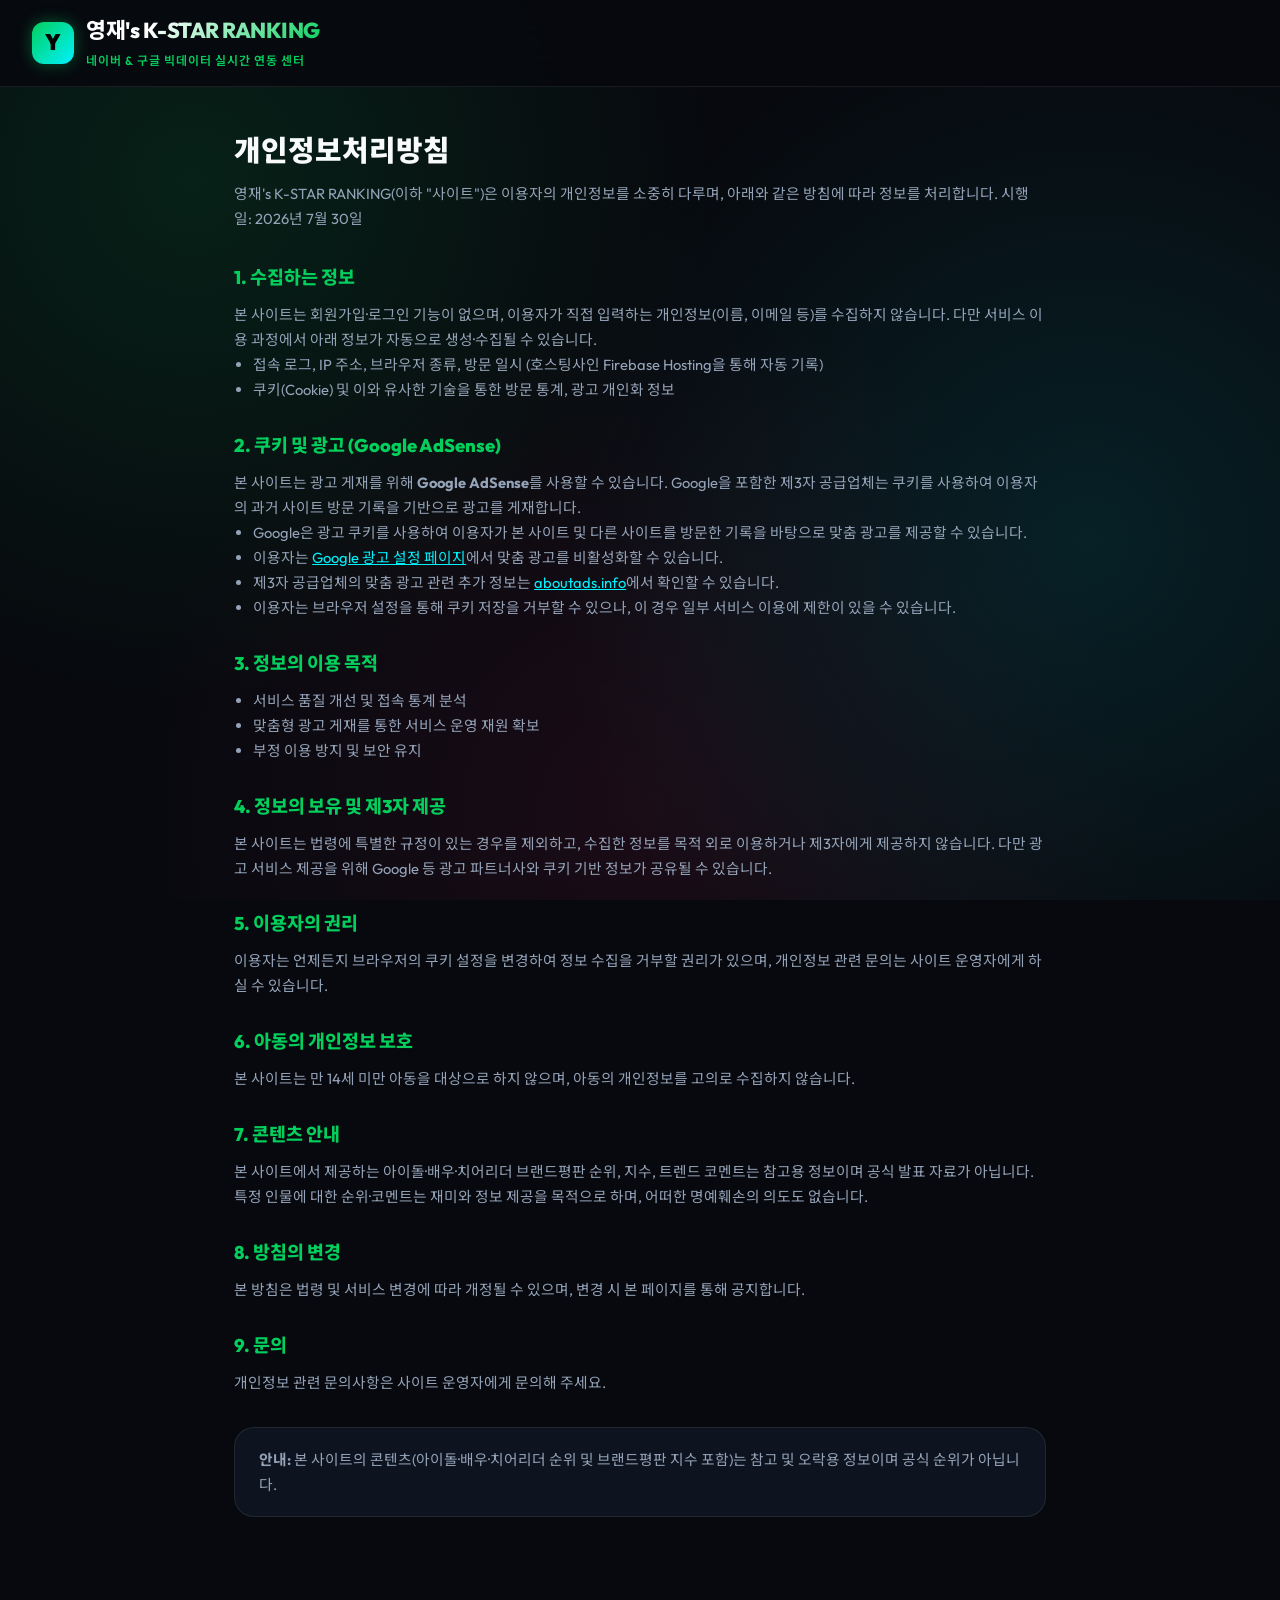
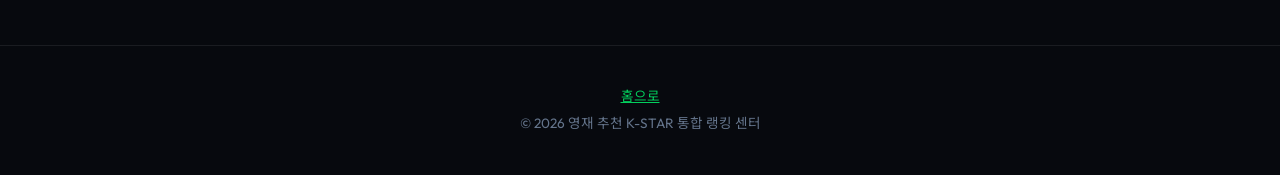
==== privacy.html @ d90578fb "Add Google AdSense readiness (ads.txt, privacy policy, ad slots) and deploy to Firebase Hosting" ====
<!DOCTYPE html>
<html lang="ko">
<head>
  <script async src="https://pagead2.googlesyndication.com/pagead/js/adsbygoogle.js?client=ca-pub-3079797618341925" crossorigin="anonymous"></script>
  <meta charset="UTF-8">
  <meta name="viewport" content="width=device-width, initial-scale=1.0">
  <title>개인정보처리방침 | 영재 추천 K-STAR 통합 랭킹 센터</title>
  <meta name="description" content="영재 추천 K-STAR 통합 랭킹 센터 개인정보처리방침 — 수집 정보, 쿠키·광고(Google AdSense) 사용, 이용자 권리 안내.">
  <meta name="robots" content="index, follow">
  <link rel="canonical" href="https://jeonyoungjae-kstar.web.app/privacy.html">
  <link rel="stylesheet" href="style.css">
  <style>
    .policy-wrap { max-width: 860px; margin: 0 auto; padding: 2.5rem 1.5rem 4rem; }
    .policy-wrap h1 { font-size: 1.8rem; font-weight: 900; margin-bottom: 0.5rem; }
    .policy-wrap .lead { color: var(--text-sub); margin-bottom: 2rem; }
    .policy-wrap h2 { font-size: 1.15rem; font-weight: 800; margin: 1.8rem 0 0.6rem; color: var(--naver-green); }
    .policy-wrap p, .policy-wrap li { color: var(--text-sub); font-size: 0.92rem; line-height: 1.7; }
    .policy-wrap ul { padding-left: 1.2rem; margin-bottom: 0.5rem; }
    .policy-wrap a { color: var(--primary-cyan); }
    .policy-box { background: var(--bg-card); border: 1px solid var(--glass-border); border-radius: var(--radius-lg); padding: 1.2rem 1.5rem; margin-top: 2rem; }
  </style>
</head>
<body>

  <!-- Navigation Header -->
  <header class="navbar">
    <div class="logo-container">
      <div class="logo-icon">Y</div>
      <div class="logo-text">
        <h1><a href="index.html" style="color:inherit; text-decoration:none;">영재's K-STAR RANKING</a></h1>
        <span>네이버 & 구글 빅데이터 실시간 연동 센터</span>
      </div>
    </div>
  </header>

  <main class="container policy-wrap">
    <h1>개인정보처리방침</h1>
    <p class="lead">영재's K-STAR RANKING(이하 "사이트")은 이용자의 개인정보를 소중히 다루며, 아래와 같은 방침에 따라 정보를 처리합니다. 시행일: 2026년 7월 30일</p>

    <h2>1. 수집하는 정보</h2>
    <p>본 사이트는 회원가입·로그인 기능이 없으며, 이용자가 직접 입력하는 개인정보(이름, 이메일 등)를 수집하지 않습니다. 다만 서비스 이용 과정에서 아래 정보가 자동으로 생성·수집될 수 있습니다.</p>
    <ul>
      <li>접속 로그, IP 주소, 브라우저 종류, 방문 일시 (호스팅사인 Firebase Hosting을 통해 자동 기록)</li>
      <li>쿠키(Cookie) 및 이와 유사한 기술을 통한 방문 통계, 광고 개인화 정보</li>
    </ul>

    <h2>2. 쿠키 및 광고 (Google AdSense)</h2>
    <p>본 사이트는 광고 게재를 위해 <strong>Google AdSense</strong>를 사용할 수 있습니다. Google을 포함한 제3자 공급업체는 쿠키를 사용하여 이용자의 과거 사이트 방문 기록을 기반으로 광고를 게재합니다.</p>
    <ul>
      <li>Google은 광고 쿠키를 사용하여 이용자가 본 사이트 및 다른 사이트를 방문한 기록을 바탕으로 맞춤 광고를 제공할 수 있습니다.</li>
      <li>이용자는 <a href="https://adssettings.google.com/" target="_blank" rel="noopener">Google 광고 설정 페이지</a>에서 맞춤 광고를 비활성화할 수 있습니다.</li>
      <li>제3자 공급업체의 맞춤 광고 관련 추가 정보는 <a href="https://www.aboutads.info/" target="_blank" rel="noopener">aboutads.info</a>에서 확인할 수 있습니다.</li>
      <li>이용자는 브라우저 설정을 통해 쿠키 저장을 거부할 수 있으나, 이 경우 일부 서비스 이용에 제한이 있을 수 있습니다.</li>
    </ul>

    <h2>3. 정보의 이용 목적</h2>
    <ul>
      <li>서비스 품질 개선 및 접속 통계 분석</li>
      <li>맞춤형 광고 게재를 통한 서비스 운영 재원 확보</li>
      <li>부정 이용 방지 및 보안 유지</li>
    </ul>

    <h2>4. 정보의 보유 및 제3자 제공</h2>
    <p>본 사이트는 법령에 특별한 규정이 있는 경우를 제외하고, 수집한 정보를 목적 외로 이용하거나 제3자에게 제공하지 않습니다. 다만 광고 서비스 제공을 위해 Google 등 광고 파트너사와 쿠키 기반 정보가 공유될 수 있습니다.</p>

    <h2>5. 이용자의 권리</h2>
    <p>이용자는 언제든지 브라우저의 쿠키 설정을 변경하여 정보 수집을 거부할 권리가 있으며, 개인정보 관련 문의는 사이트 운영자에게 하실 수 있습니다.</p>

    <h2>6. 아동의 개인정보 보호</h2>
    <p>본 사이트는 만 14세 미만 아동을 대상으로 하지 않으며, 아동의 개인정보를 고의로 수집하지 않습니다.</p>

    <h2>7. 콘텐츠 안내</h2>
    <p>본 사이트에서 제공하는 아이돌·배우·치어리더 브랜드평판 순위, 지수, 트렌드 코멘트는 참고용 정보이며 공식 발표 자료가 아닙니다. 특정 인물에 대한 순위·코멘트는 재미와 정보 제공을 목적으로 하며, 어떠한 명예훼손의 의도도 없습니다.</p>

    <h2>8. 방침의 변경</h2>
    <p>본 방침은 법령 및 서비스 변경에 따라 개정될 수 있으며, 변경 시 본 페이지를 통해 공지합니다.</p>

    <h2>9. 문의</h2>
    <p>개인정보 관련 문의사항은 사이트 운영자에게 문의해 주세요.</p>

    <div class="policy-box">
      <p><strong>안내:</strong> 본 사이트의 콘텐츠(아이돌·배우·치어리더 순위 및 브랜드평판 지수 포함)는 참고 및 오락용 정보이며 공식 순위가 아닙니다.</p>
    </div>
  </main>

  <footer>
    <p><a href="index.html">홈으로</a></p>
    <p style="margin-top: 5px;">© 2026 영재 추천 K-STAR 통합 랭킹 센터</p>
  </footer>
</body>
</html>
---- style.css ----
@import url('https://fonts.googleapis.com/css2?family=Outfit:wght@300;400;600;700;800&family=Noto+Sans+KR:wght@300;400;500;700;900&display=swap');

:root {
  --bg-dark: #07090e;
  --bg-card: rgba(18, 24, 38, 0.75);
  --bg-card-hover: rgba(28, 38, 60, 0.85);
  --glass-border: rgba(255, 255, 255, 0.08);
  --glass-border-glow: rgba(3, 207, 93, 0.3);
  
  --primary-cyan: #00f2fe;
  --primary-blue: #4facfe;
  --naver-green: #03cf5d;
  --google-blue: #4285f4;
  --accent-pink: #ff2a74;
  --accent-purple: #9d4edf;
  --accent-gold: #ffd700;
  
  --text-main: #f8fafc;
  --text-sub: #94a3b8;
  --text-muted: #64748b;
  
  --font-family: 'Outfit', 'Noto Sans KR', sans-serif;
  --radius-sm: 8px;
  --radius-md: 14px;
  --radius-lg: 20px;
  --radius-xl: 28px;
  --shadow-glow: 0 0 25px rgba(3, 207, 93, 0.2);
  --shadow-pink-glow: 0 0 25px rgba(255, 42, 116, 0.2);
  --transition: all 0.3s cubic-bezier(0.4, 0, 0.2, 1);
}

* {
  margin: 0;
  padding: 0;
  box-sizing: border-box;
}

body {
  background-color: var(--bg-dark);
  color: var(--text-main);
  font-family: var(--font-family);
  min-height: 100vh;
  line-height: 1.6;
  overflow-x: hidden;
  background-image: 
    radial-gradient(circle at 15% 20%, rgba(3, 207, 93, 0.12) 0%, transparent 40%),
    radial-gradient(circle at 85% 60%, rgba(0, 242, 254, 0.1) 0%, transparent 45%),
    radial-gradient(circle at 50% 90%, rgba(255, 42, 116, 0.08) 0%, transparent 50%);
  background-attachment: fixed;
}

/* Scrollbar */
::-webkit-scrollbar {
  width: 8px;
}
::-webkit-scrollbar-track {
  background: #07090e;
}
::-webkit-scrollbar-thumb {
  background: rgba(255, 255, 255, 0.2);
  border-radius: 4px;
}
::-webkit-scrollbar-thumb:hover {
  background: var(--naver-green);
}

/* Header Navbar */
.navbar {
  position: sticky;
  top: 0;
  z-index: 1000;
  backdrop-filter: blur(20px);
  background: rgba(7, 9, 14, 0.88);
  border-bottom: 1px solid var(--glass-border);
  padding: 0.8rem 2rem;
  display: flex;
  justify-content: space-between;
  align-items: center;
  gap: 1rem;
}

.logo-container {
  display: flex;
  align-items: center;
  gap: 12px;
}

.logo-icon {
  width: 42px;
  height: 42px;
  border-radius: 12px;
  background: linear-gradient(135deg, var(--naver-green), var(--primary-cyan));
  display: flex;
  align-items: center;
  justify-content: center;
  font-weight: 900;
  font-size: 1.4rem;
  color: #000;
  box-shadow: 0 0 15px rgba(3, 207, 93, 0.4);
}

.logo-text h1 {
  font-size: 1.35rem;
  font-weight: 800;
  background: linear-gradient(135deg, #fff 30%, var(--naver-green));
  -webkit-background-clip: text;
  -webkit-text-fill-color: transparent;
  letter-spacing: -0.5px;
}

.logo-text span {
  font-size: 0.75rem;
  color: var(--naver-green);
  font-weight: 600;
  letter-spacing: 1px;
}

.nav-actions {
  display: flex;
  align-items: center;
  gap: 10px;
}

.portal-live-badge {
  display: flex;
  align-items: center;
  gap: 8px;
  background: rgba(3, 207, 93, 0.15);
  border: 1px solid rgba(3, 207, 93, 0.4);
  padding: 6px 14px;
  border-radius: 20px;
  font-size: 0.8rem;
  font-weight: 600;
  color: var(--naver-green);
}

.pulse-dot {
  width: 8px;
  height: 8px;
  background-color: var(--naver-green);
  border-radius: 50%;
  box-shadow: 0 0 10px var(--naver-green);
  animation: pulse 1.8s infinite;
}

@keyframes pulse {
  0% { transform: scale(0.95); box-shadow: 0 0 0 0 rgba(3, 207, 93, 0.7); }
  70% { transform: scale(1.15); box-shadow: 0 0 0 8px rgba(3, 207, 93, 0); }
  100% { transform: scale(0.95); box-shadow: 0 0 0 0 rgba(3, 207, 93, 0); }
}

.btn {
  padding: 8px 14px;
  border-radius: var(--radius-md);
  font-size: 0.82rem;
  font-weight: 600;
  cursor: pointer;
  border: 1px solid transparent;
  transition: var(--transition);
  display: inline-flex;
  align-items: center;
  gap: 5px;
}

.btn-naver {
  background: rgba(3, 207, 93, 0.18);
  border-color: rgba(3, 207, 93, 0.5);
  color: #03cf5d;
}
.btn-naver:hover {
  background: #03cf5d;
  color: #000;
  box-shadow: 0 4px 15px rgba(3, 207, 93, 0.4);
  transform: translateY(-2px);
}

.btn-google {
  background: rgba(66, 133, 244, 0.18);
  border-color: rgba(66, 133, 244, 0.5);
  color: #4285f4;
}
.btn-google:hover {
  background: #4285f4;
  color: #fff;
  box-shadow: 0 4px 15px rgba(66, 133, 244, 0.4);
  transform: translateY(-2px);
}

.btn-primary {
  background: linear-gradient(135deg, var(--naver-green), var(--primary-cyan));
  color: #07090e;
  font-weight: 700;
}
.btn-primary:hover {
  transform: translateY(-2px);
  box-shadow: 0 4px 15px rgba(3, 207, 93, 0.4);
}

.btn-glass {
  background: rgba(255, 255, 255, 0.05);
  color: var(--text-main);
  border-color: var(--glass-border);
}
.btn-glass:hover {
  background: rgba(255, 255, 255, 0.12);
  border-color: rgba(255, 255, 255, 0.2);
}

/* Container */
.container {
  max-width: 1400px;
  margin: 0 auto;
  padding: 1.5rem;
}

/* Hero Section */
.hero-card {
  position: relative;
  border-radius: var(--radius-xl);
  overflow: hidden;
  margin-bottom: 2rem;
  border: 1px solid var(--glass-border);
  box-shadow: 0 10px 30px rgba(0, 0, 0, 0.5);
  background: #0f1524;
}

.hero-banner-img {
  width: 100%;
  height: 280px;
  object-fit: cover;
  opacity: 0.65;
  filter: brightness(0.9) contrast(1.1);
}

.hero-overlay {
  position: absolute;
  inset: 0;
  background: linear-gradient(to right, rgba(7, 9, 14, 0.95) 20%, rgba(7, 9, 14, 0.4) 70%, transparent 100%);
  display: flex;
  flex-direction: column;
  justify-content: center;
  padding: 2.5rem;
}

.hero-tag {
  display: inline-flex;
  align-items: center;
  gap: 6px;
  background: linear-gradient(90deg, rgba(3, 207, 93, 0.2), rgba(0, 242, 254, 0.2));
  border: 1px solid rgba(3, 207, 93, 0.5);
  color: #03cf5d;
  font-size: 0.8rem;
  font-weight: 700;
  padding: 4px 12px;
  border-radius: 20px;
  margin-bottom: 12px;
  width: fit-content;
}

.hero-title {
  font-size: 2.2rem;
  font-weight: 900;
  line-height: 1.2;
  margin-bottom: 10px;
}

.hero-subtitle {
  color: var(--text-sub);
  font-size: 1rem;
  max-width: 650px;
  margin-bottom: 20px;
}

.hero-stats {
  display: flex;
  gap: 2rem;
  margin-top: 10px;
}

.stat-item {
  display: flex;
  flex-direction: column;
}

.stat-value {
  font-size: 1.5rem;
  font-weight: 800;
  color: var(--naver-green);
}

.stat-label {
  font-size: 0.75rem;
  color: var(--text-muted);
  text-transform: uppercase;
}

/* Category Navigation Tabs */
.tabs-wrapper {
  display: flex;
  gap: 10px;
  overflow-x: auto;
  padding-bottom: 10px;
  margin-bottom: 1.8rem;
}

.tab-btn {
  background: rgba(255, 255, 255, 0.04);
  border: 1px solid var(--glass-border);
  color: var(--text-sub);
  padding: 12px 22px;
  border-radius: var(--radius-lg);
  font-size: 0.95rem;
  font-weight: 600;
  cursor: pointer;
  white-space: nowrap;
  transition: var(--transition);
  display: flex;
  align-items: center;
  gap: 8px;
}

.tab-btn:hover {
  background: rgba(255, 255, 255, 0.08);
  color: var(--text-main);
  border-color: rgba(255, 255, 255, 0.2);
}

.tab-btn.active {
  background: linear-gradient(135deg, rgba(3, 207, 93, 0.15), rgba(0, 242, 254, 0.15));
  border-color: var(--naver-green);
  color: var(--naver-green);
  box-shadow: var(--shadow-glow);
}

/* Controls Bar (Search & Filters) */
.controls-bar {
  background: var(--bg-card);
  backdrop-filter: blur(16px);
  border: 1px solid var(--glass-border);
  border-radius: var(--radius-lg);
  padding: 1.2rem;
  margin-bottom: 2rem;
  display: flex;
  flex-wrap: wrap;
  justify-content: space-between;
  align-items: center;
  gap: 1rem;
}

.search-box {
  position: relative;
  flex: 1;
  min-width: 280px;
}

.search-box input {
  width: 100%;
  background: rgba(7, 9, 14, 0.7);
  border: 1px solid var(--glass-border);
  padding: 12px 16px 12px 45px;
  border-radius: var(--radius-md);
  color: var(--text-main);
  font-size: 0.95rem;
  outline: none;
  transition: var(--transition);
}

.search-box input:focus {
  border-color: var(--naver-green);
  box-shadow: 0 0 15px rgba(3, 207, 93, 0.2);
}

.search-icon {
  position: absolute;
  left: 15px;
  top: 50%;
  transform: translateY(-50%);
  color: var(--text-muted);
  font-size: 1.1rem;
}

.filter-group {
  display: flex;
  gap: 12px;
  align-items: center;
  flex-wrap: wrap;
}

.select-input {
  background: rgba(7, 9, 14, 0.8);
  border: 1px solid var(--glass-border);
  color: var(--text-main);
  padding: 10px 16px;
  border-radius: var(--radius-md);
  font-size: 0.88rem;
  outline: none;
  cursor: pointer;
  transition: var(--transition);
}

.select-input:hover, .select-input:focus {
  border-color: var(--naver-green);
}

/* Grid Layout for Celebrity Cards */
.star-grid {
  display: grid;
  grid-template-columns: repeat(auto-fill, minmax(330px, 1fr));
  gap: 1.5rem;
  margin-bottom: 3rem;
}

/* Celebrity Card Design */
.star-card {
  background: var(--bg-card);
  backdrop-filter: blur(16px);
  border: 1px solid var(--glass-border);
  border-radius: var(--radius-lg);
  padding: 1.4rem;
  position: relative;
  transition: var(--transition);
  display: flex;
  flex-direction: column;
  justify-content: space-between;
}

.star-card:hover {
  transform: translateY(-6px);
  background: var(--bg-card-hover);
  border-color: var(--glass-border-glow);
  box-shadow: var(--shadow-glow);
}

.star-card.youngjae-pick-card {
  border: 1px solid rgba(255, 42, 116, 0.4);
  background: linear-gradient(145deg, rgba(20, 25, 40, 0.85), rgba(40, 15, 30, 0.8));
}

.star-card.youngjae-pick-card:hover {
  border-color: rgba(255, 42, 116, 0.8);
  box-shadow: var(--shadow-pink-glow);
}

.card-header {
  display: flex;
  justify-content: space-between;
  align-items: flex-start;
  margin-bottom: 1rem;
}

.rank-badge {
  font-size: 1.1rem;
  font-weight: 800;
  padding: 6px 14px;
  border-radius: 14px;
  display: flex;
  align-items: center;
  gap: 6px;
}

.rank-1 {
  background: linear-gradient(135deg, #ffd700, #ffaa00);
  color: #000;
  box-shadow: 0 0 12px rgba(255, 215, 0, 0.4);
}

.rank-2 {
  background: linear-gradient(135deg, #e0e0e0, #9e9e9e);
  color: #000;
}

.rank-3 {
  background: linear-gradient(135deg, #cd7f32, #8b4513);
  color: #fff;
}

.rank-normal {
  background: rgba(255, 255, 255, 0.08);
  color: var(--text-sub);
}

.youngjae-pick-badge {
  background: linear-gradient(135deg, #ff2a74, #9d4edf);
  color: #fff;
  font-size: 0.75rem;
  font-weight: 700;
  padding: 4px 10px;
  border-radius: 12px;
  display: flex;
  align-items: center;
  gap: 4px;
  box-shadow: var(--shadow-pink-glow);
}

.star-profile {
  display: flex;
  gap: 15px;
  align-items: center;
  margin-bottom: 1rem;
}

.star-avatar {
  width: 72px;
  height: 72px;
  border-radius: 50%;
  object-fit: cover;
  border: 2px solid rgba(255, 255, 255, 0.15);
  background: #1e293b;
  display: flex;
  align-items: center;
  justify-content: center;
  font-size: 1.8rem;
  color: var(--primary-cyan);
  box-shadow: 0 4px 10px rgba(0,0,0,0.3);
}

.star-info h3 {
  font-size: 1.25rem;
  font-weight: 800;
  margin-bottom: 2px;
  color: #fff;
}

.star-category {
  font-size: 0.8rem;
  color: var(--naver-green);
  font-weight: 600;
}

.star-subtext {
  font-size: 0.78rem;
  color: var(--text-sub);
}

.index-box {
  background: rgba(7, 9, 14, 0.6);
  border-radius: var(--radius-md);
  padding: 10px 14px;
  margin-bottom: 1rem;
}

.index-row {
  display: flex;
  justify-content: space-between;
  font-size: 0.82rem;
  margin-bottom: 6px;
}

.index-label {
  color: var(--text-sub);
}

.index-val {
  font-weight: 700;
  color: var(--text-main);
}

.progress-bar-bg {
  width: 100%;
  height: 6px;
  background: rgba(255, 255, 255, 0.08);
  border-radius: 3px;
  overflow: hidden;
}

.progress-bar-fill {
  height: 100%;
  background: linear-gradient(90deg, var(--naver-green), var(--primary-cyan));
  border-radius: 3px;
  transition: width 0.8s ease;
}

.youngjae-comment {
  background: rgba(255, 42, 116, 0.08);
  border-left: 3px solid var(--accent-pink);
  padding: 10px;
  border-radius: 0 var(--radius-sm) var(--radius-sm) 0;
  font-size: 0.82rem;
  color: #ffd2e2;
  margin-bottom: 1rem;
  font-style: italic;
}

.card-footer {
  display: flex;
  justify-content: space-between;
  align-items: center;
  padding-top: 10px;
  border-top: 1px solid var(--glass-border);
}

.trend-indicator {
  font-size: 0.8rem;
  font-weight: 700;
}

.trend-up {
  color: #00e676;
}

.trend-down {
  color: #ff5252;
}

.action-btns {
  display: flex;
  gap: 5px;
}

/* Modal Popup */
.modal-backdrop {
  position: fixed;
  inset: 0;
  background: rgba(0, 0, 0, 0.8);
  backdrop-filter: blur(12px);
  z-index: 2000;
  display: flex;
  align-items: center;
  justify-content: center;
  padding: 1.5rem;
  opacity: 0;
  pointer-events: none;
  transition: var(--transition);
}

.modal-backdrop.open {
  opacity: 1;
  pointer-events: auto;
}

.modal-container {
  background: #0f1626;
  border: 1px solid var(--glass-border-glow);
  border-radius: var(--radius-xl);
  width: 100%;
  max-width: 650px;
  max-height: 90vh;
  overflow-y: auto;
  padding: 2rem;
  position: relative;
  box-shadow: 0 20px 50px rgba(0,0,0,0.8);
}

.modal-close {
  position: absolute;
  top: 20px;
  right: 20px;
  background: rgba(255, 255, 255, 0.1);
  border: none;
  color: #fff;
  width: 36px;
  height: 36px;
  border-radius: 50%;
  font-size: 1.2rem;
  cursor: pointer;
  display: flex;
  align-items: center;
  justify-content: center;
  transition: var(--transition);
}

.modal-close:hover {
  background: var(--accent-pink);
}

/* Rookie Selector Bar */
.rookie-selector-card {
  background: var(--bg-card);
  backdrop-filter: blur(16px);
  border: 1px solid var(--glass-border);
  border-radius: var(--radius-lg);
  padding: 1.5rem;
  margin-bottom: 2rem;
}

.selector-grid {
  display: flex;
  flex-wrap: wrap;
  gap: 1.5rem;
  align-items: center;
}

.selector-box {
  display: flex;
  flex-direction: column;
  gap: 6px;
}

.selector-box label {
  font-size: 0.8rem;
  color: var(--text-sub);
  font-weight: 600;
}

.year-btns, .month-btns {
  display: flex;
  gap: 6px;
  flex-wrap: wrap;
}

.filter-btn-sm {
  background: rgba(255, 255, 255, 0.05);
  border: 1px solid var(--glass-border);
  color: var(--text-sub);
  padding: 6px 14px;
  border-radius: 12px;
  font-size: 0.85rem;
  cursor: pointer;
  transition: var(--transition);
}

.filter-btn-sm:hover {
  background: rgba(255, 255, 255, 0.1);
  color: #fff;
}

.filter-btn-sm.active {
  background: var(--naver-green);
  color: #07090e;
  font-weight: 700;
  border-color: var(--naver-green);
}

/* Footer */
footer {
  text-align: center;
  padding: 2.5rem 1rem;
  border-top: 1px solid var(--glass-border);
  color: var(--text-muted);
  font-size: 0.85rem;
  margin-top: 4rem;
}

footer a {
  color: var(--naver-green);
  text-decoration: underline;
}

footer p + p {
  margin-top: 6px;
}

/* Ad Slots */
.ad-slot {
  margin: 1.5rem 0;
  min-height: 90px;
  display: flex;
  flex-direction: column;
  align-items: center;
  overflow: hidden;
}

.ad-slot-label {
  font-size: 0.65rem;
  letter-spacing: 0.08em;
  text-transform: uppercase;
  color: var(--text-muted);
  opacity: 0.7;
  text-align: center;
  margin-bottom: 6px;
  width: 100%;
}

.ad-slot .adsbygoogle {
  width: 100%;
}

/* Responsive */
@media (max-width: 1024px) {
  .container {
    padding: 1.2rem;
  }
  .star-grid {
    grid-template-columns: repeat(auto-fill, minmax(280px, 1fr));
  }
}

@media (max-width: 768px) {
  .navbar {
    padding: 0.8rem 1rem;
    flex-direction: column;
    align-items: stretch;
  }
  .nav-actions {
    flex-wrap: wrap;
    width: 100%;
  }
  .portal-live-badge {
    justify-content: center;
    text-align: center;
    width: 100%;
  }
  .nav-actions .btn {
    flex: 1;
    justify-content: center;
  }
  .hero-banner-img {
    height: 220px;
  }
  .hero-overlay {
    padding: 1.5rem;
  }
  .hero-title {
    font-size: 1.6rem;
  }
  .hero-stats {
    flex-wrap: wrap;
    gap: 1.2rem;
  }
  .tabs-wrapper {
    gap: 8px;
  }
  .tab-btn {
    padding: 10px 16px;
    font-size: 0.85rem;
  }
  .controls-bar {
    flex-direction: column;
    align-items: stretch;
  }
  .filter-group {
    justify-content: space-between;
  }
  .star-grid {
    grid-template-columns: 1fr;
  }
  .card-footer {
    flex-direction: column;
    align-items: stretch;
    gap: 10px;
  }
  .action-btns {
    justify-content: stretch;
  }
  .action-btns .btn {
    flex: 1;
    justify-content: center;
  }
  .selector-grid {
    flex-direction: column;
    align-items: stretch;
  }
}

@media (max-width: 480px) {
  .logo-text h1 {
    font-size: 1.1rem;
  }
  .logo-text span {
    font-size: 0.65rem;
  }
  .hero-title {
    font-size: 1.3rem;
  }
  .hero-subtitle {
    font-size: 0.85rem;
  }
  .hero-stats {
    gap: 0.8rem;
  }
  .stat-value {
    font-size: 1.2rem;
  }
  .modal-container {
    padding: 1.4rem;
  }
}
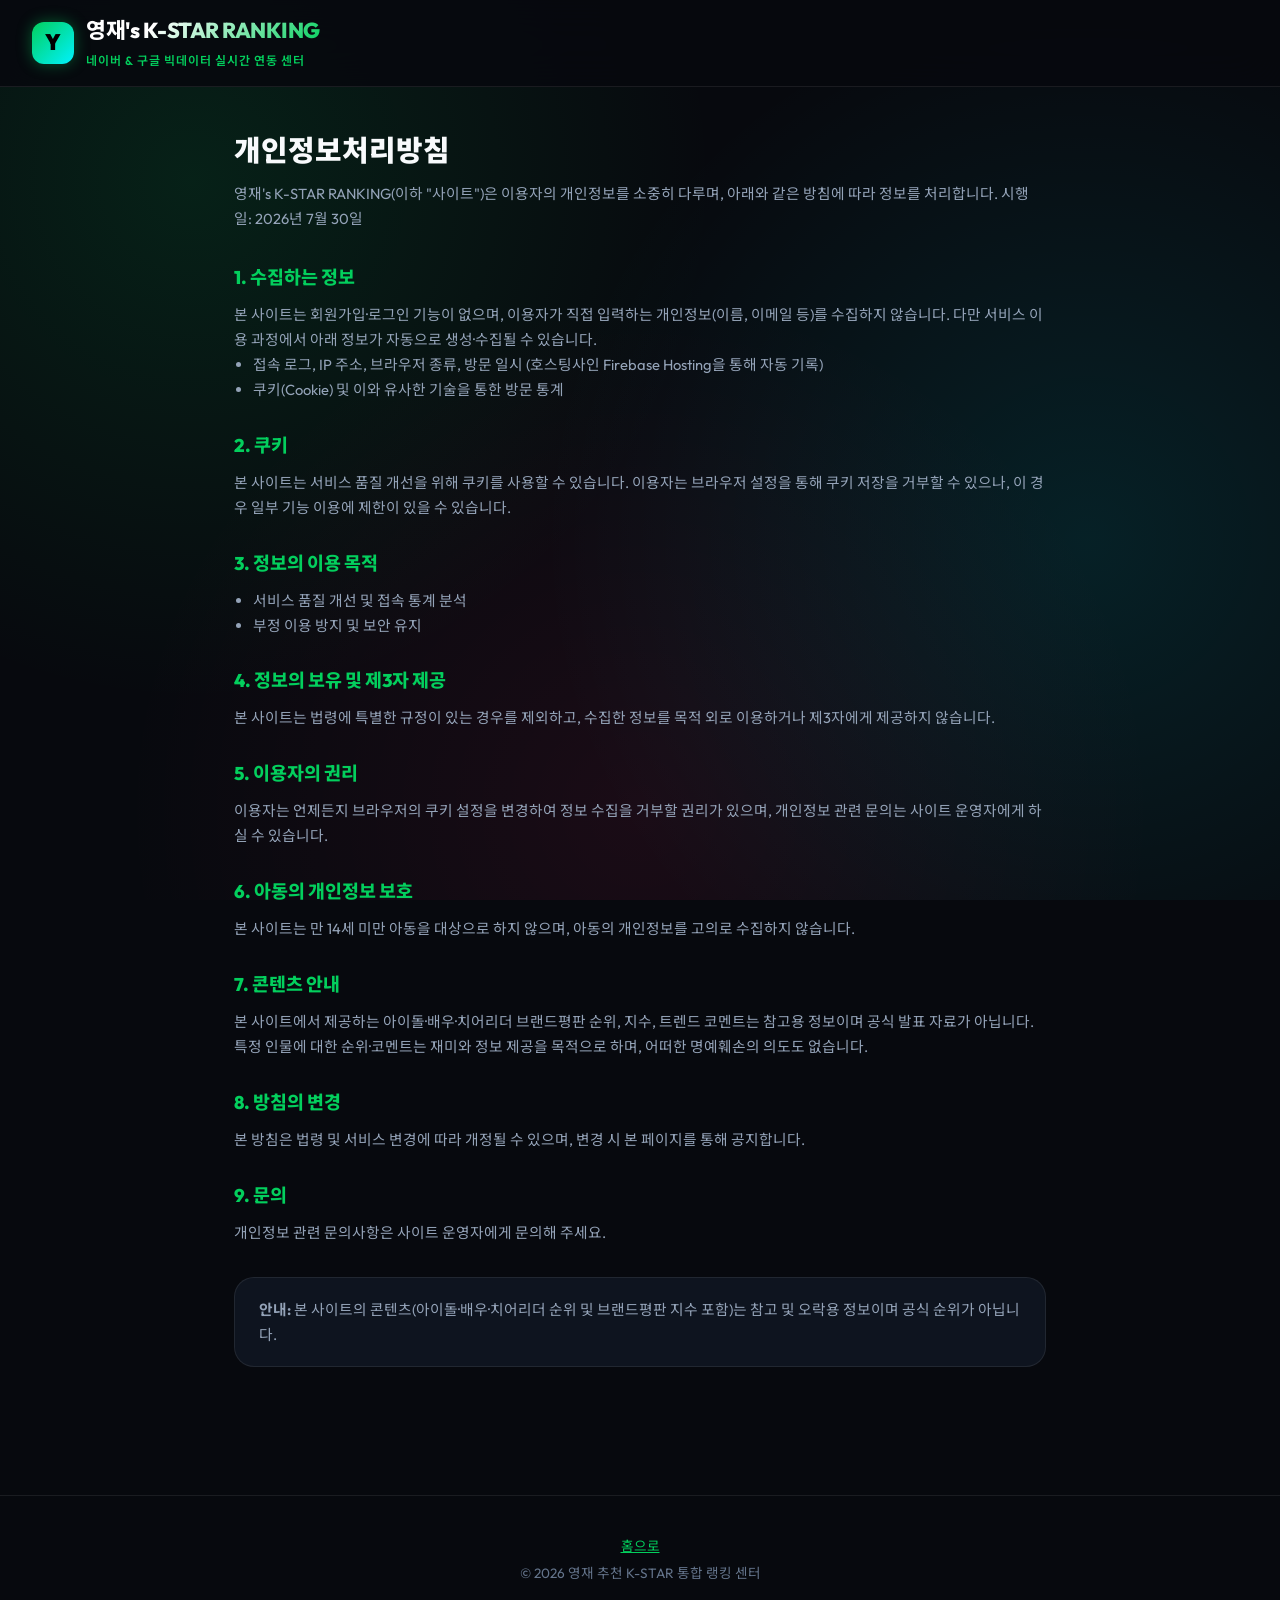
==== commit 61bb917a: "Backup live Firebase hosting deploy to GitHub. Sync local site changes with the currently deployed F" ====
--- a/privacy.html
+++ b/privacy.html
@@ -1,11 +1,10 @@
 <!DOCTYPE html>
 <html lang="ko">
 <head>
-  <script async src="https://pagead2.googlesyndication.com/pagead/js/adsbygoogle.js?client=ca-pub-3079797618341925" crossorigin="anonymous"></script>
   <meta charset="UTF-8">
   <meta name="viewport" content="width=device-width, initial-scale=1.0">
   <title>개인정보처리방침 | 영재 추천 K-STAR 통합 랭킹 센터</title>
-  <meta name="description" content="영재 추천 K-STAR 통합 랭킹 센터 개인정보처리방침 — 수집 정보, 쿠키·광고(Google AdSense) 사용, 이용자 권리 안내.">
+  <meta name="description" content="영재 추천 K-STAR 통합 랭킹 센터 개인정보처리방침 — 수집 정보, 쿠키 사용, 이용자 권리 안내.">
   <meta name="robots" content="index, follow">
   <link rel="canonical" href="https://jeonyoungjae-kstar.web.app/privacy.html">
   <link rel="stylesheet" href="style.css">
@@ -41,27 +40,20 @@
     <p>본 사이트는 회원가입·로그인 기능이 없으며, 이용자가 직접 입력하는 개인정보(이름, 이메일 등)를 수집하지 않습니다. 다만 서비스 이용 과정에서 아래 정보가 자동으로 생성·수집될 수 있습니다.</p>
     <ul>
       <li>접속 로그, IP 주소, 브라우저 종류, 방문 일시 (호스팅사인 Firebase Hosting을 통해 자동 기록)</li>
-      <li>쿠키(Cookie) 및 이와 유사한 기술을 통한 방문 통계, 광고 개인화 정보</li>
+      <li>쿠키(Cookie) 및 이와 유사한 기술을 통한 방문 통계</li>
     </ul>
 
-    <h2>2. 쿠키 및 광고 (Google AdSense)</h2>
-    <p>본 사이트는 광고 게재를 위해 <strong>Google AdSense</strong>를 사용할 수 있습니다. Google을 포함한 제3자 공급업체는 쿠키를 사용하여 이용자의 과거 사이트 방문 기록을 기반으로 광고를 게재합니다.</p>
-    <ul>
-      <li>Google은 광고 쿠키를 사용하여 이용자가 본 사이트 및 다른 사이트를 방문한 기록을 바탕으로 맞춤 광고를 제공할 수 있습니다.</li>
-      <li>이용자는 <a href="https://adssettings.google.com/" target="_blank" rel="noopener">Google 광고 설정 페이지</a>에서 맞춤 광고를 비활성화할 수 있습니다.</li>
-      <li>제3자 공급업체의 맞춤 광고 관련 추가 정보는 <a href="https://www.aboutads.info/" target="_blank" rel="noopener">aboutads.info</a>에서 확인할 수 있습니다.</li>
-      <li>이용자는 브라우저 설정을 통해 쿠키 저장을 거부할 수 있으나, 이 경우 일부 서비스 이용에 제한이 있을 수 있습니다.</li>
-    </ul>
+    <h2>2. 쿠키</h2>
+    <p>본 사이트는 서비스 품질 개선을 위해 쿠키를 사용할 수 있습니다. 이용자는 브라우저 설정을 통해 쿠키 저장을 거부할 수 있으나, 이 경우 일부 기능 이용에 제한이 있을 수 있습니다.</p>
 
     <h2>3. 정보의 이용 목적</h2>
     <ul>
       <li>서비스 품질 개선 및 접속 통계 분석</li>
-      <li>맞춤형 광고 게재를 통한 서비스 운영 재원 확보</li>
       <li>부정 이용 방지 및 보안 유지</li>
     </ul>
 
     <h2>4. 정보의 보유 및 제3자 제공</h2>
-    <p>본 사이트는 법령에 특별한 규정이 있는 경우를 제외하고, 수집한 정보를 목적 외로 이용하거나 제3자에게 제공하지 않습니다. 다만 광고 서비스 제공을 위해 Google 등 광고 파트너사와 쿠키 기반 정보가 공유될 수 있습니다.</p>
+    <p>본 사이트는 법령에 특별한 규정이 있는 경우를 제외하고, 수집한 정보를 목적 외로 이용하거나 제3자에게 제공하지 않습니다.</p>
 
     <h2>5. 이용자의 권리</h2>
     <p>이용자는 언제든지 브라우저의 쿠키 설정을 변경하여 정보 수집을 거부할 권리가 있으며, 개인정보 관련 문의는 사이트 운영자에게 하실 수 있습니다.</p>
--- a/style.css
+++ b/style.css
@@ -740,31 +740,6 @@
   margin-top: 6px;
 }
 
-/* Ad Slots */
-.ad-slot {
-  margin: 1.5rem 0;
-  min-height: 90px;
-  display: flex;
-  flex-direction: column;
-  align-items: center;
-  overflow: hidden;
-}
-
-.ad-slot-label {
-  font-size: 0.65rem;
-  letter-spacing: 0.08em;
-  text-transform: uppercase;
-  color: var(--text-muted);
-  opacity: 0.7;
-  text-align: center;
-  margin-bottom: 6px;
-  width: 100%;
-}
-
-.ad-slot .adsbygoogle {
-  width: 100%;
-}
-
 /* Responsive */
 @media (max-width: 1024px) {
   .container {
